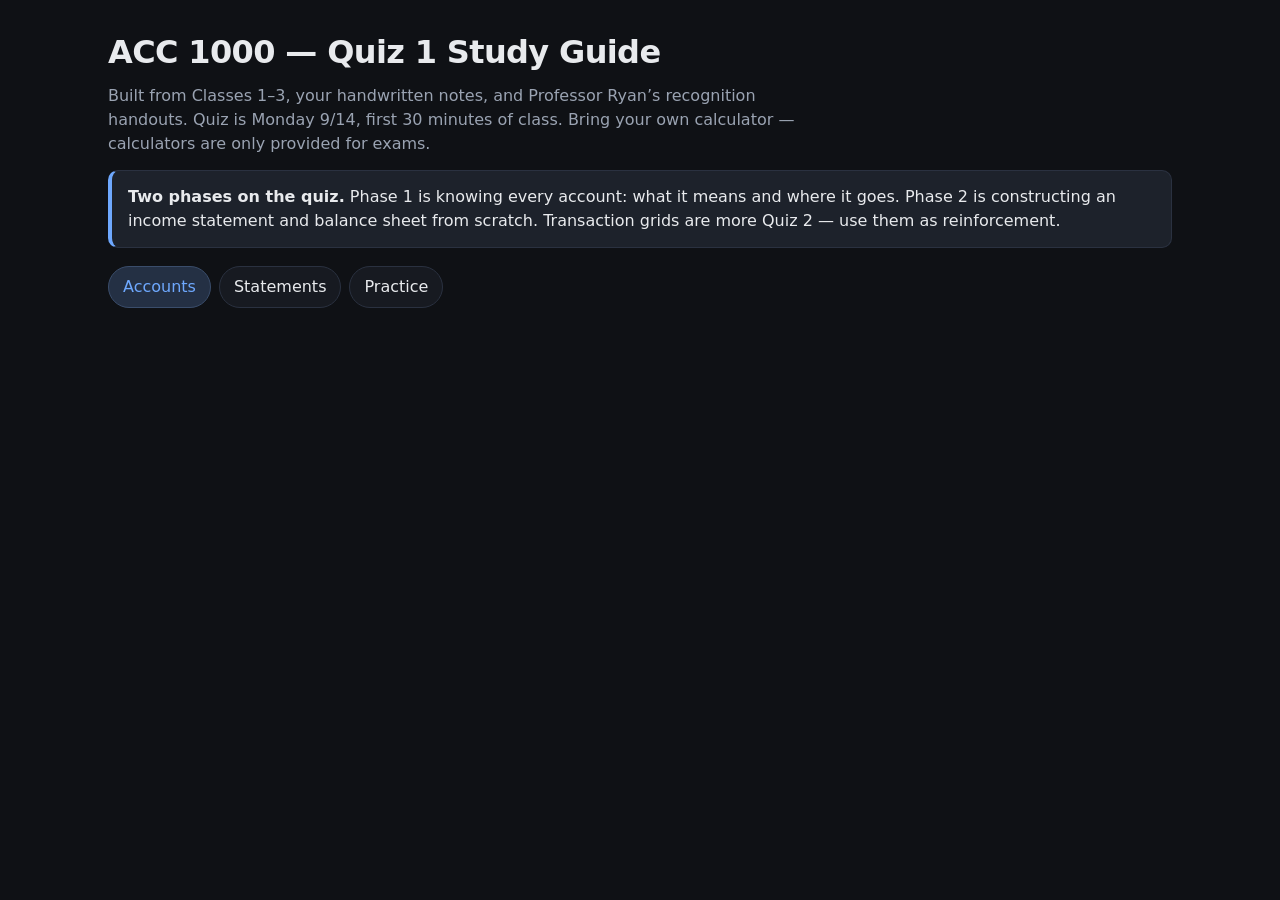
==== index.html @ 578d5233 "Add ACC 1000 Quiz 1 study guide site Static study guide with account recognition trees, statement te" ====
<!DOCTYPE html>
<html lang="en">
<head>
  <meta charset="UTF-8" />
  <meta name="viewport" content="width=device-width, initial-scale=1" />
  <title>ACC 1000 — Quiz 1 Study Guide</title>
  <link rel="stylesheet" href="/styles.css" />
</head>
<body>
  <div class="wrap">
    <div class="hero">
      <h1>ACC 1000 — Quiz 1 Study Guide</h1>
      <p>
        Built from Classes 1–3, your handwritten notes, and Professor Ryan’s
        recognition handouts. Quiz is Monday 9/14, first 30 minutes of class.
        Bring your own calculator — calculators are only provided for exams.
      </p>
    </div>
    <div class="callout">
      <strong>Two phases on the quiz.</strong>
      Phase 1 is knowing every account: what it means and where it goes.
      Phase 2 is constructing an income statement and balance sheet from scratch.
      Transaction grids are more Quiz 2 — use them as reinforcement.
    </div>
    <div class="tabs">
      <button class="tab active" data-tab="accounts">Accounts</button>
      <button class="tab" data-tab="statements">Statements</button>
      <button class="tab" data-tab="practice">Practice</button>
    </div>
    <section id="accounts" class="panel active"></section>
    <section id="statements" class="panel"></section>
    <section id="practice" class="panel"></section>
  </div>
  <script src="/content.js"></script>
  <script src="/app.js"></script>
</body>
</html>
---- styles.css ----
:root {
      --bg: #0f1115;
      --panel: #171a21;
      --panel-2: #1d222b;
      --border: #2a3140;
      --text: #e8eaed;
      --muted: #9aa3b2;
      --accent: #6ea8fe;
      --good: #3dd68c;
      --warn: #f5c84c;
      --danger: #ff7b72;
    }
    * { box-sizing: border-box; }
    body {
      margin: 0;
      font-family: Inter, ui-sans-serif, system-ui, -apple-system, Segoe UI, Roboto, Helvetica, Arial, sans-serif;
      background: var(--bg);
      color: var(--text);
      line-height: 1.5;
    }
    .wrap { max-width: 1100px; margin: 0 auto; padding: 28px 18px 64px; }
    h1 { font-size: 2rem; margin: 0 0 8px; letter-spacing: -0.02em; }
    h2 { font-size: 1.35rem; margin: 0 0 10px; }
    h3 { font-size: 1.05rem; margin: 0 0 8px; }
    p { margin: 0 0 10px; color: var(--muted); }
    .hero p { max-width: 70ch; }
    .tabs { display: flex; gap: 8px; flex-wrap: wrap; margin: 18px 0 22px; }
    .tab {
      border: 1px solid var(--border);
      background: var(--panel);
      color: var(--text);
      border-radius: 999px;
      padding: 8px 14px;
      cursor: pointer;
      font: inherit;
    }
    .tab.active { background: #243044; border-color: #3a4d6b; color: var(--accent); }
    .panel { display: none; }
    .panel.active { display: block; }
    .grid { display: grid; gap: 14px; }
    .grid-2 { grid-template-columns: repeat(2, minmax(0, 1fr)); }
    .grid-3 { grid-template-columns: repeat(3, minmax(0, 1fr)); }
    @media (max-width: 860px) {
      .grid-2, .grid-3 { grid-template-columns: 1fr; }
    }
    .btn {
      border: 1px solid var(--border);
      background: #243044;
      color: var(--accent);
      border-radius: 8px;
      padding: 8px 12px;
      cursor: pointer;
      font: inherit;
    }
    .hidden { display: none !important; }
    .callout.warn { border-left-color: var(--warn); }
    .callout.good { border-left-color: var(--good); }
    .card table { border: none; background: transparent; }
    .card table td { border-bottom: 1px solid var(--border); padding: 6px 0; }
    .card ul { color: var(--muted); }
    .card {
      background: var(--panel);
      border: 1px solid var(--border);
      border-radius: 12px;
      padding: 16px;
    }
    .card h3 { margin-bottom: 10px; }
    .callout {
      border: 1px solid var(--border);
      border-left: 4px solid var(--accent);
      background: var(--panel-2);
      border-radius: 10px;
      padding: 14px 16px;
      margin: 14px 0;
    }
    .callout.warn { border-left-color: var(--warn); }
    .callout.good { border-left-color: var(--good); }
    .callout strong { color: var(--text); }
    .branch { margin: 4px 0; }
    .indent-1 { margin-left: 18px; }
    .indent-2 { margin-left: 36px; }
    .result { color: var(--accent); font-weight: 600; }
    table {
      width: 100%;
      border-collapse: collapse;
      background: var(--panel);
      border: 1px solid var(--border);
      border-radius: 12px;
      overflow: hidden;
      font-size: 0.95rem;
    }
    th, td {
      text-align: left;
      padding: 10px 12px;
      border-bottom: 1px solid var(--border);
      vertical-align: top;
    }
    th { background: var(--panel-2); color: var(--muted); font-weight: 600; }
    tr:last-child td { border-bottom: none; }
    .muted { color: var(--muted); }
    .formula {
      font-family: ui-monospace, SFMono-Regular, Menlo, Consolas, monospace;
      background: #12151c;
      border: 1px solid var(--border);
      border-radius: 8px;
      padding: 10px 12px;
      color: var(--text);
      margin: 8px 0;
    }
    .stack { display: grid; gap: 14px; }
    .btn {
      border: 1px solid var(--border);
      background: #243044;
      color: var(--accent);
      border-radius: 8px;
      padding: 8px 12px;
      cursor: pointer;
      font: inherit;
    }
    .hidden { display: none; }
    .section { margin: 22px 0; }
    .tiny { font-size: 0.88rem; color: var(--muted); }
    ul { margin: 6px 0 0 18px; color: var(--muted); }
    li { margin: 4px 0; }
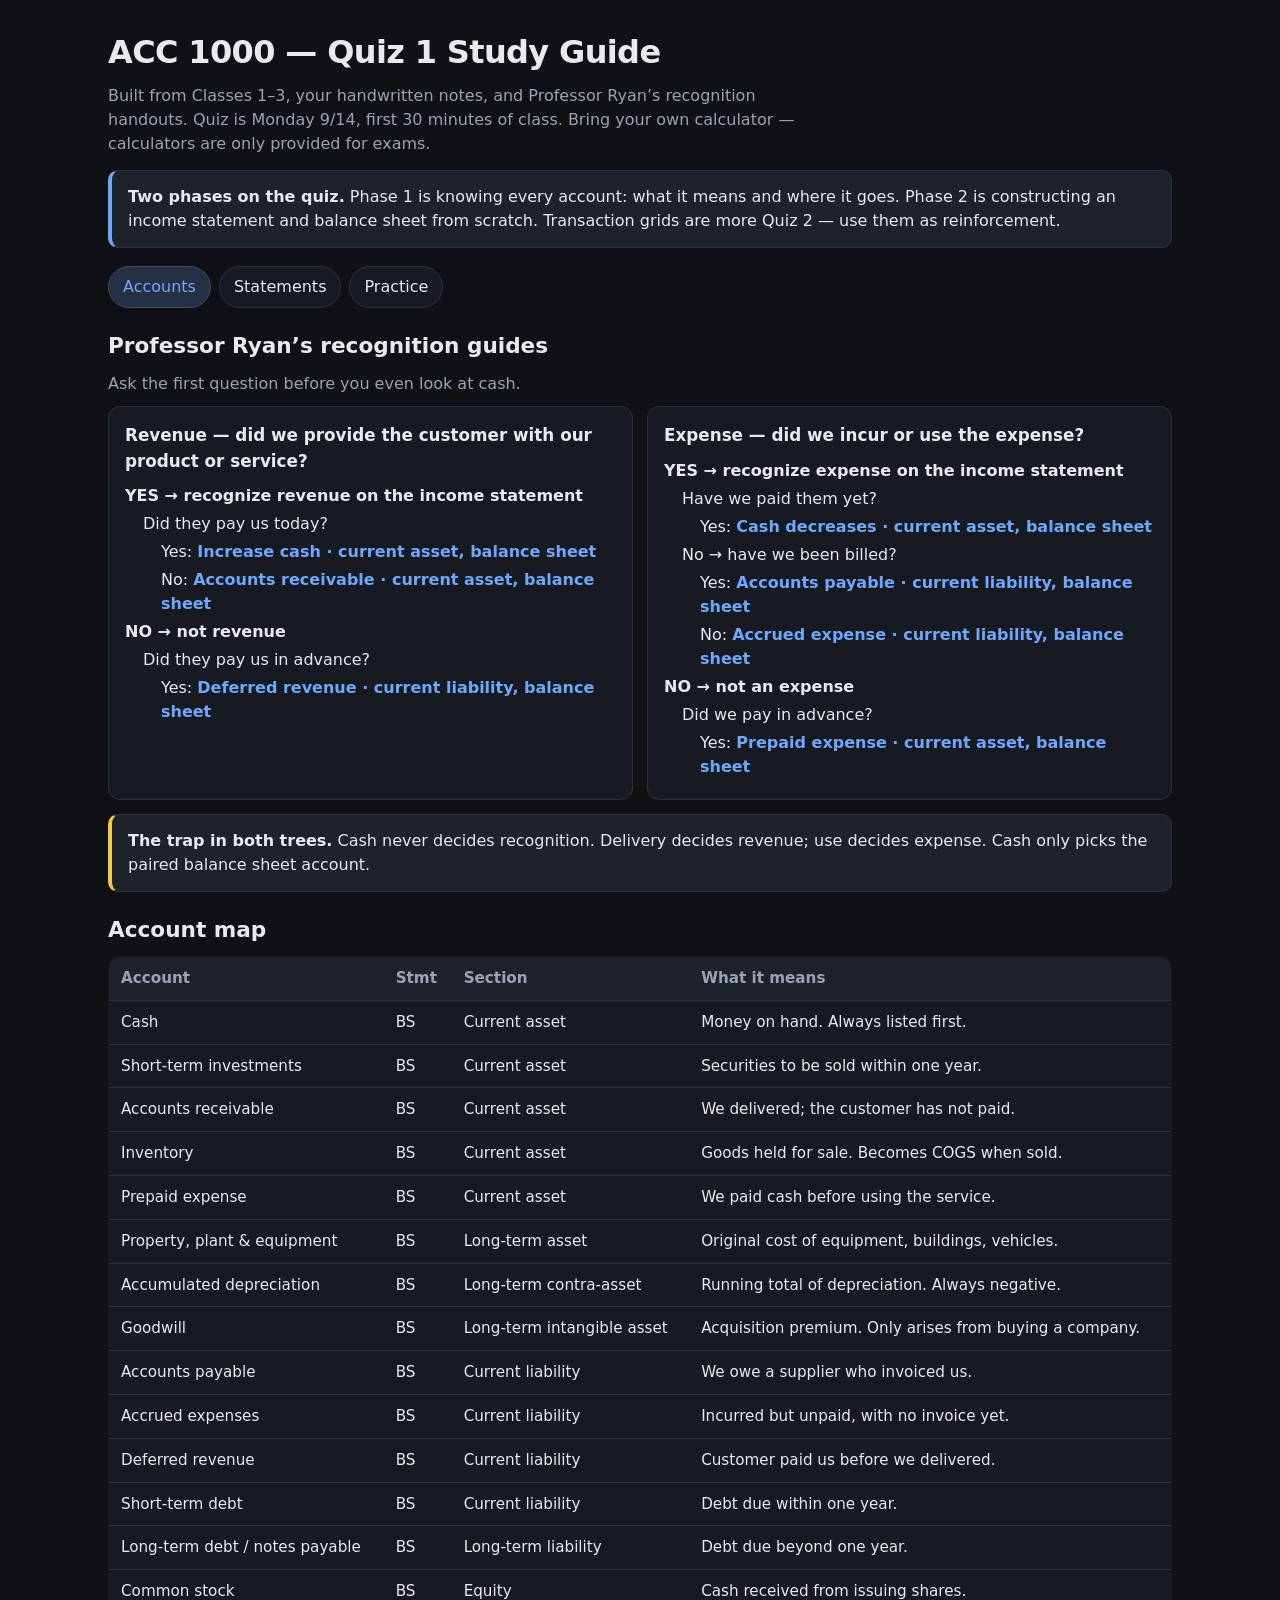
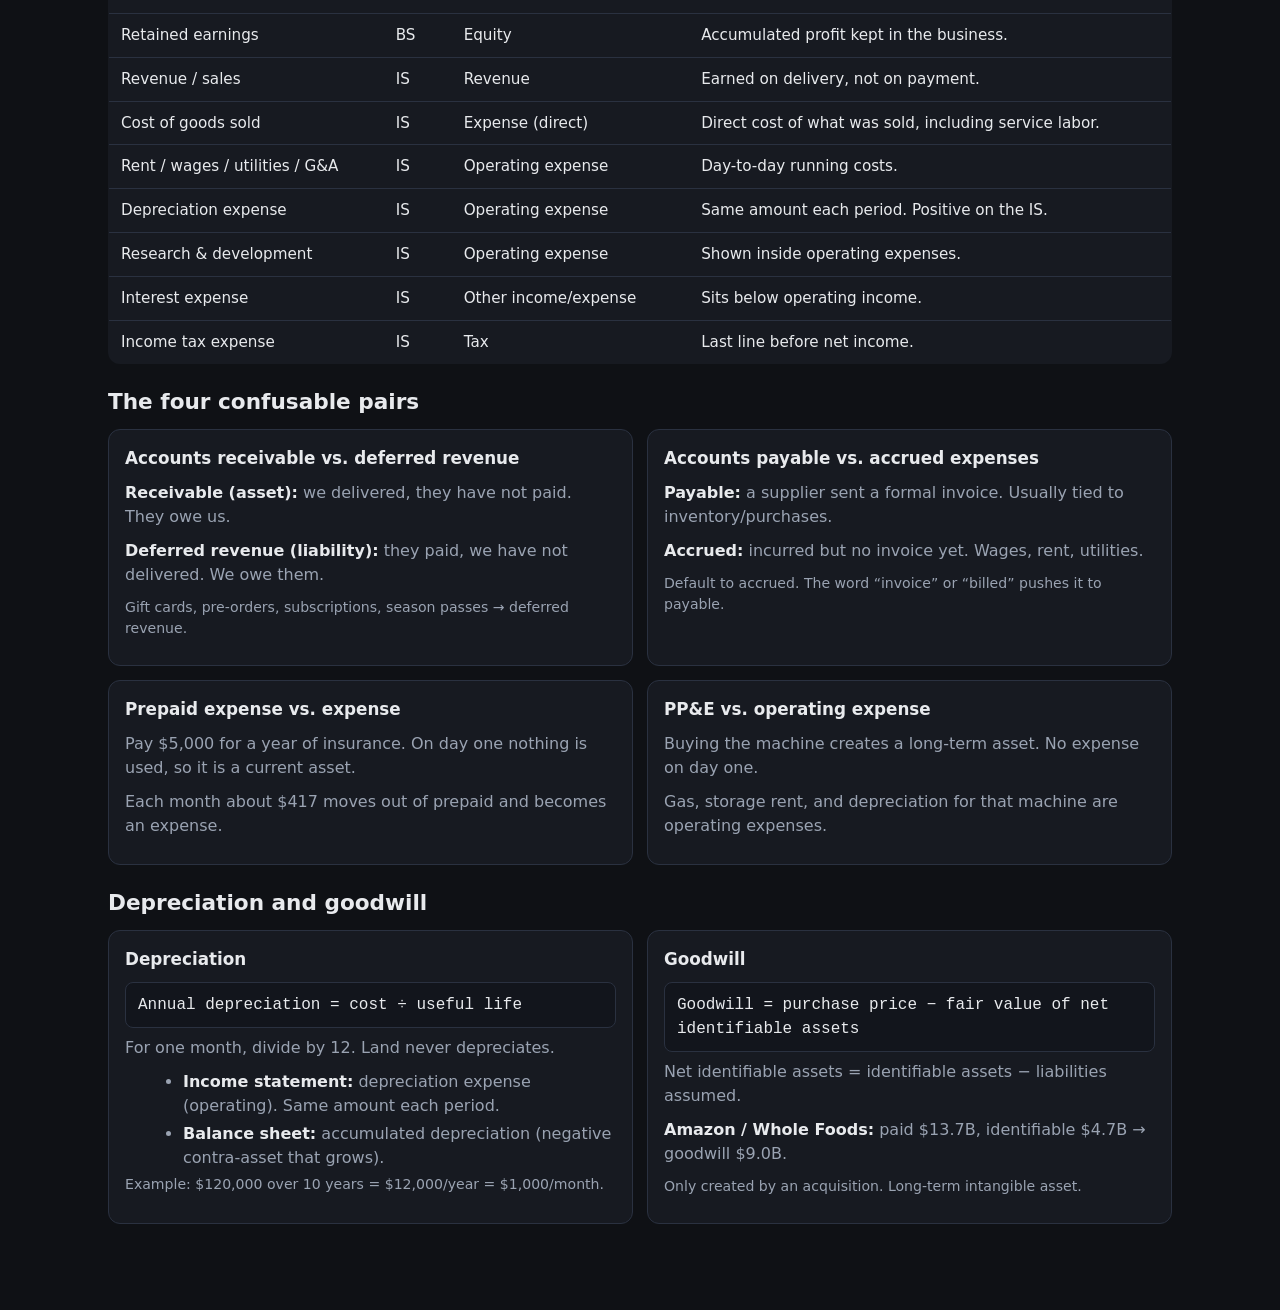
==== commit a105e9b2: "Deploy single-page quiz study guide loader Gzip-split static site for Vercel production at accquiz1." ====
--- a/index.html
+++ b/index.html
@@ -1,37 +1,11 @@
 <!DOCTYPE html>
-<html lang="en">
-<head>
-  <meta charset="UTF-8" />
-  <meta name="viewport" content="width=device-width, initial-scale=1" />
-  <title>ACC 1000 — Quiz 1 Study Guide</title>
-  <link rel="stylesheet" href="/styles.css" />
-</head>
-<body>
-  <div class="wrap">
-    <div class="hero">
-      <h1>ACC 1000 — Quiz 1 Study Guide</h1>
-      <p>
-        Built from Classes 1–3, your handwritten notes, and Professor Ryan’s
-        recognition handouts. Quiz is Monday 9/14, first 30 minutes of class.
-        Bring your own calculator — calculators are only provided for exams.
-      </p>
-    </div>
-    <div class="callout">
-      <strong>Two phases on the quiz.</strong>
-      Phase 1 is knowing every account: what it means and where it goes.
-      Phase 2 is constructing an income statement and balance sheet from scratch.
-      Transaction grids are more Quiz 2 — use them as reinforcement.
-    </div>
-    <div class="tabs">
-      <button class="tab active" data-tab="accounts">Accounts</button>
-      <button class="tab" data-tab="statements">Statements</button>
-      <button class="tab" data-tab="practice">Practice</button>
-    </div>
-    <section id="accounts" class="panel active"></section>
-    <section id="statements" class="panel"></section>
-    <section id="practice" class="panel"></section>
-  </div>
-  <script src="/content.js"></script>
-  <script src="/app.js"></script>
-</body>
-</html>
+<html lang="en"><head><meta charset="UTF-8"/><meta name="viewport" content="width=device-width,initial-scale=1"/><title>ACC 1000 Quiz 1</title></head>
+<body><p style="font-family:system-ui;padding:24px;color:#666">Loading study guide…</p>
+<script>
+(async()=>{
+  const [a,b]=await Promise.all([fetch('/p1.txt'),fetch('/p2.txt')].map(p=>p.then(r=>r.text())));
+  const bin=Uint8Array.from(atob((a+b).trim()),c=>c.charCodeAt(0));
+  const html=await new Response(new Blob([bin]).stream().pipeThrough(new DecompressionStream('gzip'))).text();
+  document.open();document.write(html);document.close();
+})().catch(e=>{document.body.innerHTML='<pre style="padding:24px;font-family:system-ui">Failed to load: '+e+'</pre>';});
+</script></body></html>
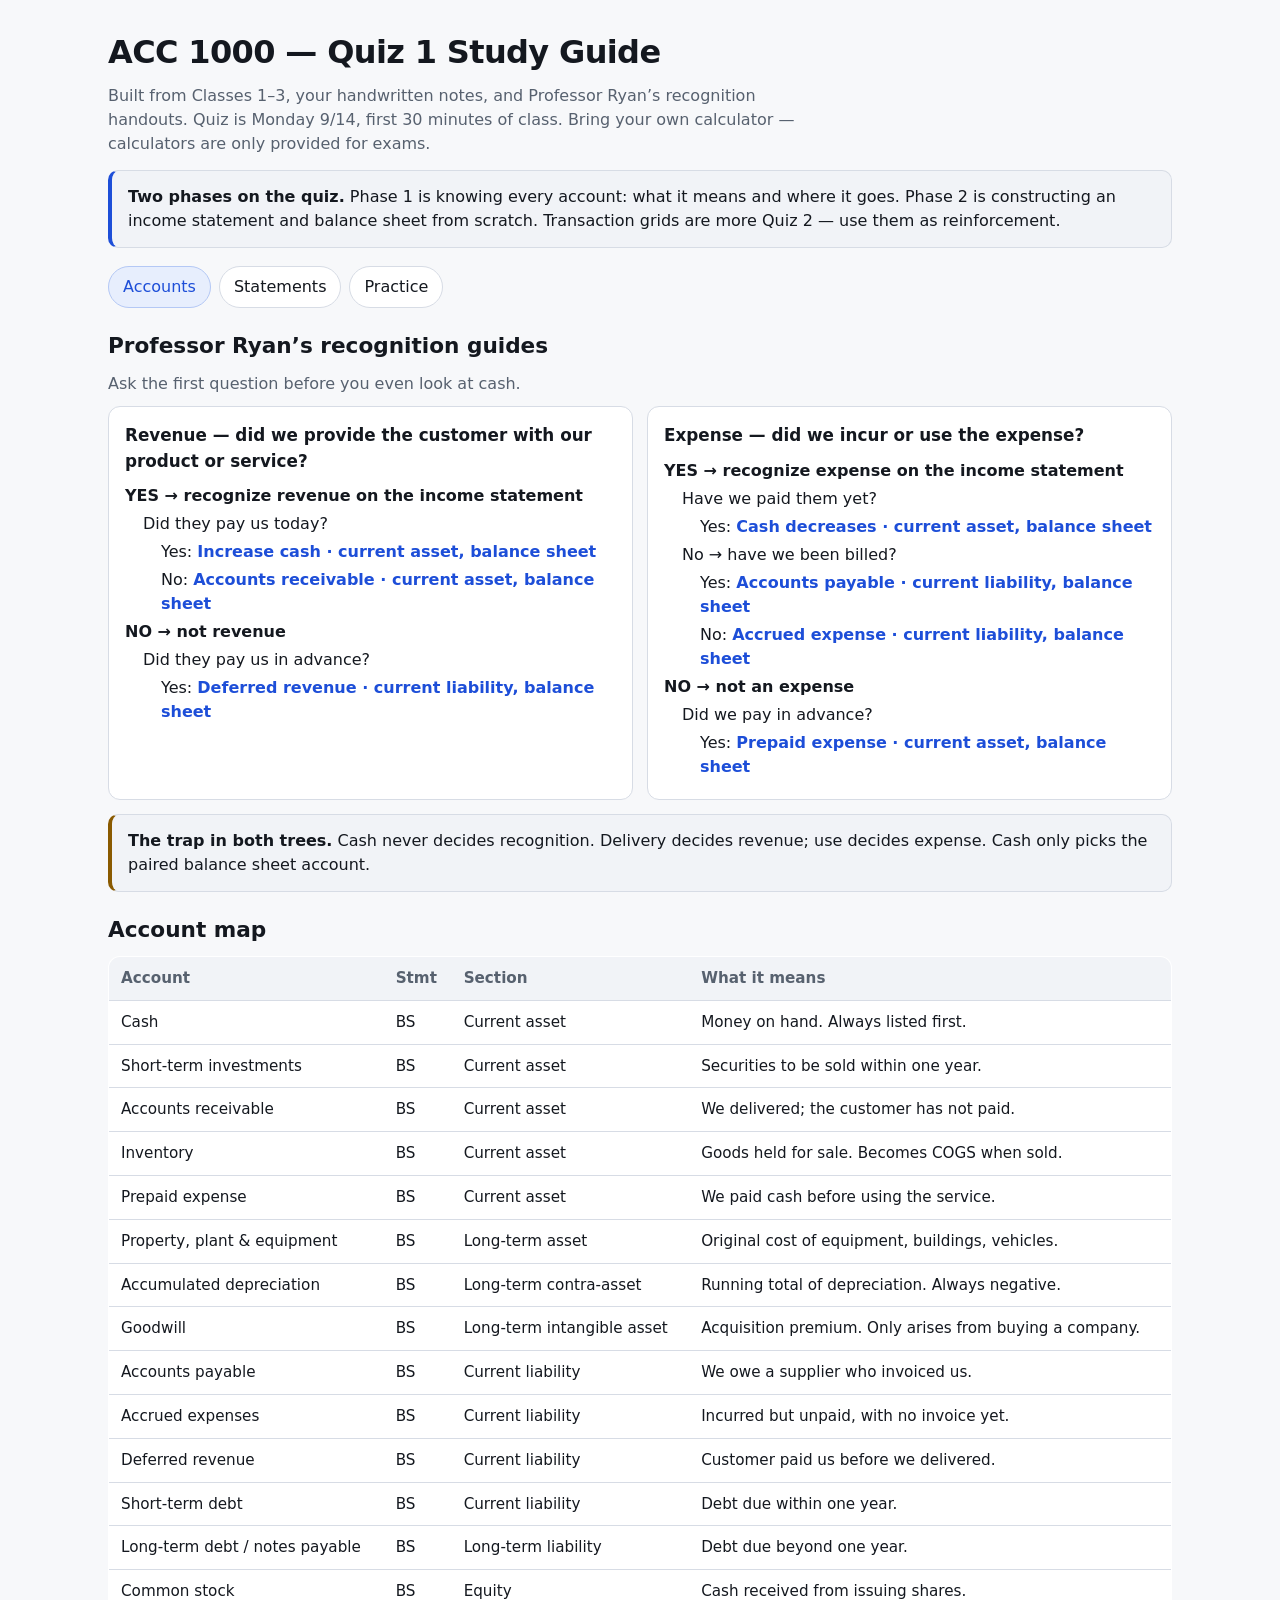
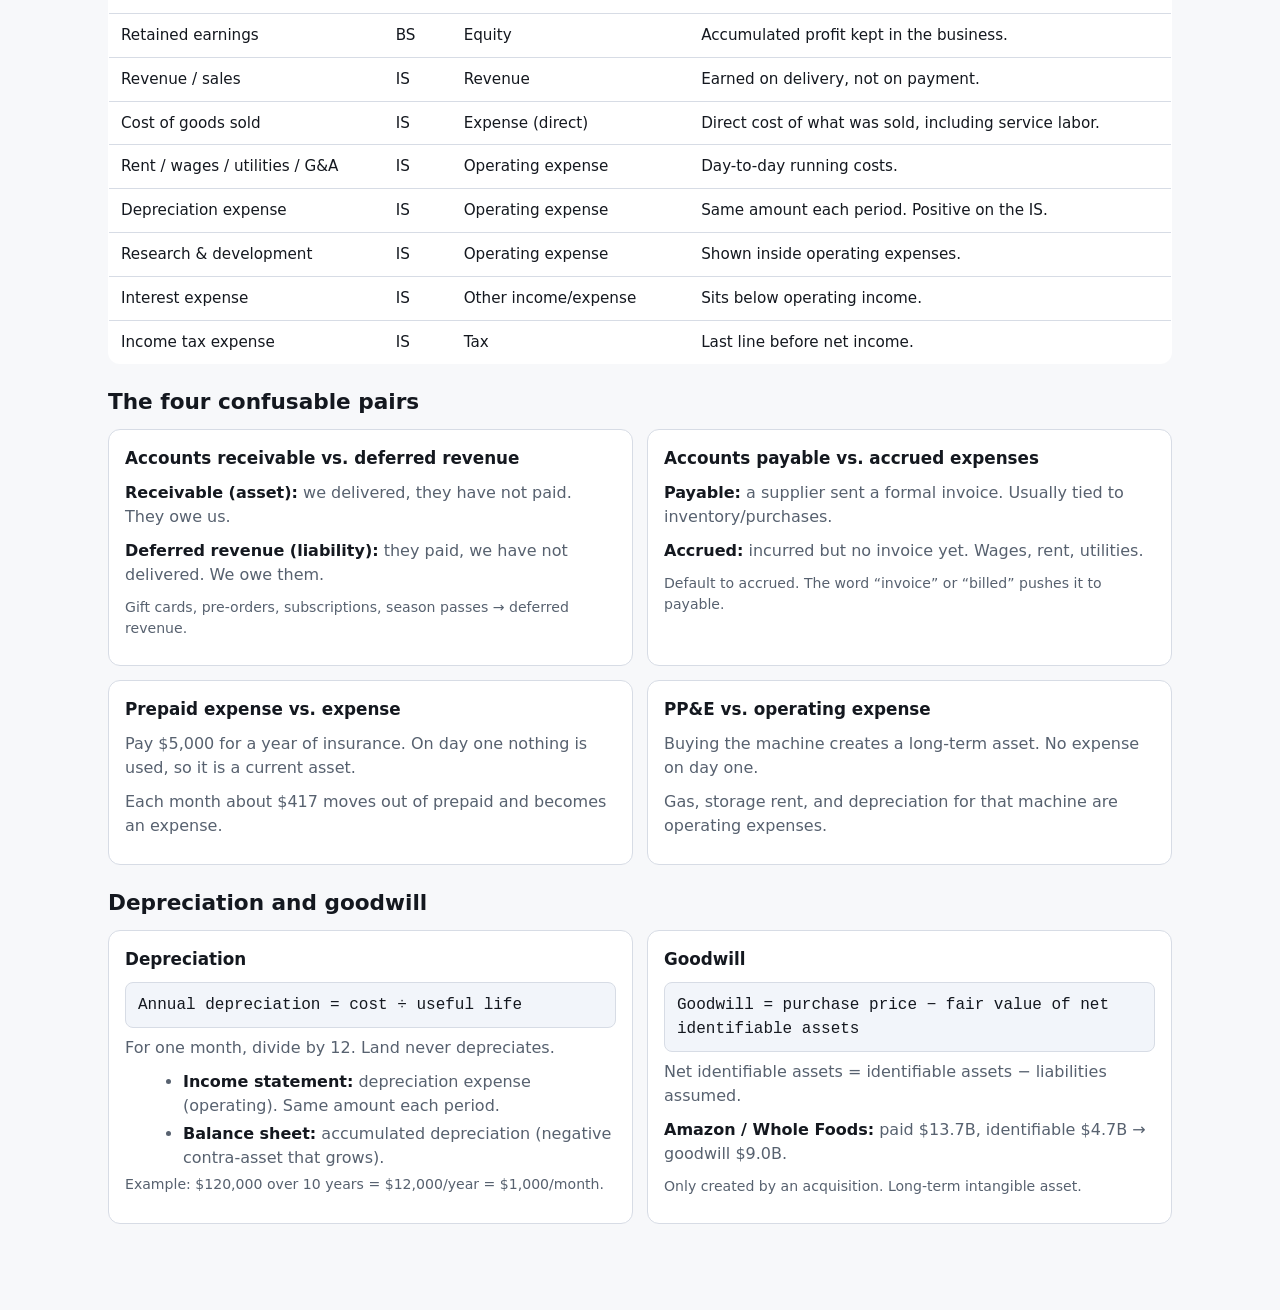
==== commit 96f278e5: "Switch study guide to light mode palette" ====
--- a/index.html
+++ b/index.html
@@ -1,11 +1,440 @@
 <!DOCTYPE html>
-<html lang="en"><head><meta charset="UTF-8"/><meta name="viewport" content="width=device-width,initial-scale=1"/><title>ACC 1000 Quiz 1</title></head>
-<body><p style="font-family:system-ui;padding:24px;color:#666">Loading study guide…</p>
+<html lang="en">
+<head>
+<meta charset="UTF-8"/>
+<meta name="viewport" content="width=device-width, initial-scale=1"/>
+<title>ACC 1000 — Quiz 1 Study Guide</title>
+<style>:root { color-scheme: light; --bg: #f7f8fa; --panel: #ffffff; --panel-2: #f1f3f7; --border: #d7dce5; --text: #14181f; --muted: #57616f; --accent: #1d4ed8; --good: #0f7b52; --warn: #8a5a00; --danger: #c0362c; } * { box-sizing: border-box; } body { margin: 0; font-family: Inter, ui-sans-serif, system-ui, -apple-system, Segoe UI, Roboto, Helvetica, Arial, sans-serif; background: var(--bg); color: var(--text); line-height: 1.5; } .wrap { max-width: 1100px; margin: 0 auto; padding: 28px 18px 64px; } h1 { font-size: 2rem; margin: 0 0 8px; letter-spacing: -0.02em; } h2 { font-size: 1.35rem; margin: 0 0 10px; } h3 { font-size: 1.05rem; margin: 0 0 8px; } p { margin: 0 0 10px; color: var(--muted); } .hero p { max-width: 70ch; } .tabs { display: flex; gap: 8px; flex-wrap: wrap; margin: 18px 0 22px; } .tab { border: 1px solid var(--border); background: var(--panel); color: var(--text); border-radius: 999px; padding: 8px 14px; cursor: pointer; font: inherit; } .tab.active { background: #e7eefd; border-color: #b4c8f5; color: var(--accent); } .panel { display: none; } .panel.active { display: block; } .grid { display: grid; gap: 14px; } .grid-2 { grid-template-columns: repeat(2, minmax(0, 1fr)); } .grid-3 { grid-template-columns: repeat(3, minmax(0, 1fr)); } @media (max-width: 860px) { .grid-2, .grid-3 { grid-template-columns: 1fr; } } .btn { border: 1px solid var(--border); background: #e7eefd; color: var(--accent); border-radius: 8px; padding: 8px 12px; cursor: pointer; font: inherit; } .hidden { display: none !important; } .callout.warn { border-left-color: var(--warn); } .callout.good { border-left-color: var(--good); } .card table { border: none; background: transparent; } .card table td { border-bottom: 1px solid var(--border); padding: 6px 0; } .card ul { color: var(--muted); } .card { background: var(--panel); border: 1px solid var(--border); border-radius: 12px; padding: 16px; } .card h3 { margin-bottom: 10px; } .callout { border: 1px solid var(--border); border-left: 4px solid var(--accent); background: var(--panel-2); border-radius: 10px; padding: 14px 16px; margin: 14px 0; } .callout.warn { border-left-color: var(--warn); } .callout.good { border-left-color: var(--good); } .callout strong { color: var(--text); } .branch { margin: 4px 0; } .indent-1 { margin-left: 18px; } .indent-2 { margin-left: 36px; } .result { color: var(--accent); font-weight: 600; } table { width: 100%; border-collapse: collapse; background: var(--panel); border: 1px solid var(--border); border-radius: 12px; overflow: hidden; font-size: 0.95rem; } th, td { text-align: left; padding: 10px 12px; border-bottom: 1px solid var(--border); vertical-align: top; } th { background: var(--panel-2); color: var(--muted); font-weight: 600; } tr:last-child td { border-bottom: none; } .muted { color: var(--muted); } .formula { font-family: ui-monospace, SFMono-Regular, Menlo, Consolas, monospace; background: #f2f5fa; border: 1px solid var(--border); border-radius: 8px; padding: 10px 12px; color: var(--text); margin: 8px 0; } .stack { display: grid; gap: 14px; } .btn { border: 1px solid var(--border); background: #e7eefd; color: var(--accent); border-radius: 8px; padding: 8px 12px; cursor: pointer; font: inherit; } .hidden { display: none; } .section { margin: 22px 0; } .tiny { font-size: 0.88rem; color: var(--muted); } ul { margin: 6px 0 0 18px; color: var(--muted); } li { margin: 4px 0; }</style>
+</head>
+<body>
+<div class="wrap">
+<div class="hero">
+<h1>ACC 1000 — Quiz 1 Study Guide</h1>
+<p>Built from Classes 1–3, your handwritten notes, and Professor Ryan’s recognition handouts. Quiz is Monday 9/14, first 30 minutes of class. Bring your own calculator — calculators are only provided for exams.</p>
+</div>
+<div class="callout"><strong>Two phases on the quiz.</strong> Phase 1 is knowing every account: what it means and where it goes. Phase 2 is constructing an income statement and balance sheet from scratch. Transaction grids are more Quiz 2 — use them as reinforcement.</div>
+<div class="tabs">
+<button class="tab active" data-tab="accounts">Accounts</button>
+<button class="tab" data-tab="statements">Statements</button>
+<button class="tab" data-tab="practice">Practice</button>
+</div>
+<section id="accounts" class="panel active"><div class="section">
+<h2>Professor Ryan’s recognition guides</h2>
+<p>Ask the first question before you even look at cash.</p>
+<div class="grid grid-2">
+<div class="card">
+<h3>Revenue — did we provide the customer with our product or service?</h3>
+<div class="branch"><strong>YES → recognize revenue on the income statement</strong></div>
+<div class="branch indent-1">Did they pay us today?</div>
+<div class="branch indent-2">Yes: <span class="result">Increase cash · current asset, balance sheet</span></div>
+<div class="branch indent-2">No: <span class="result">Accounts receivable · current asset, balance sheet</span></div>
+<div class="branch"><strong>NO → not revenue</strong></div>
+<div class="branch indent-1">Did they pay us in advance?</div>
+<div class="branch indent-2">Yes: <span class="result">Deferred revenue · current liability, balance sheet</span></div>
+</div>
+<div class="card">
+<h3>Expense — did we incur or use the expense?</h3>
+<div class="branch"><strong>YES → recognize expense on the income statement</strong></div>
+<div class="branch indent-1">Have we paid them yet?</div>
+<div class="branch indent-2">Yes: <span class="result">Cash decreases · current asset, balance sheet</span></div>
+<div class="branch indent-1">No → have we been billed?</div>
+<div class="branch indent-2">Yes: <span class="result">Accounts payable · current liability, balance sheet</span></div>
+<div class="branch indent-2">No: <span class="result">Accrued expense · current liability, balance sheet</span></div>
+<div class="branch"><strong>NO → not an expense</strong></div>
+<div class="branch indent-1">Did we pay in advance?</div>
+<div class="branch indent-2">Yes: <span class="result">Prepaid expense · current asset, balance sheet</span></div>
+</div>
+</div>
+<div class="callout warn">
+<strong>The trap in both trees.</strong>
+Cash never decides recognition. Delivery decides revenue; use decides expense.
+Cash only picks the paired balance sheet account.
+</div>
+</div>
+
+<div class="section">
+<h2>Account map</h2>
+<table>
+<thead>
+<tr><th>Account</th><th>Stmt</th><th>Section</th><th>What it means</th></tr>
+</thead>
+<tbody>
+<tr><td>Cash</td><td>BS</td><td>Current asset</td><td>Money on hand. Always listed first.</td></tr>
+<tr><td>Short-term investments</td><td>BS</td><td>Current asset</td><td>Securities to be sold within one year.</td></tr>
+<tr><td>Accounts receivable</td><td>BS</td><td>Current asset</td><td>We delivered; the customer has not paid.</td></tr>
+<tr><td>Inventory</td><td>BS</td><td>Current asset</td><td>Goods held for sale. Becomes COGS when sold.</td></tr>
+<tr><td>Prepaid expense</td><td>BS</td><td>Current asset</td><td>We paid cash before using the service.</td></tr>
+<tr><td>Property, plant &amp; equipment</td><td>BS</td><td>Long-term asset</td><td>Original cost of equipment, buildings, vehicles.</td></tr>
+<tr><td>Accumulated depreciation</td><td>BS</td><td>Long-term contra-asset</td><td>Running total of depreciation. Always negative.</td></tr>
+<tr><td>Goodwill</td><td>BS</td><td>Long-term intangible asset</td><td>Acquisition premium. Only arises from buying a company.</td></tr>
+<tr><td>Accounts payable</td><td>BS</td><td>Current liability</td><td>We owe a supplier who invoiced us.</td></tr>
+<tr><td>Accrued expenses</td><td>BS</td><td>Current liability</td><td>Incurred but unpaid, with no invoice yet.</td></tr>
+<tr><td>Deferred revenue</td><td>BS</td><td>Current liability</td><td>Customer paid us before we delivered.</td></tr>
+<tr><td>Short-term debt</td><td>BS</td><td>Current liability</td><td>Debt due within one year.</td></tr>
+<tr><td>Long-term debt / notes payable</td><td>BS</td><td>Long-term liability</td><td>Debt due beyond one year.</td></tr>
+<tr><td>Common stock</td><td>BS</td><td>Equity</td><td>Cash received from issuing shares.</td></tr>
+<tr><td>Retained earnings</td><td>BS</td><td>Equity</td><td>Accumulated profit kept in the business.</td></tr>
+<tr><td>Revenue / sales</td><td>IS</td><td>Revenue</td><td>Earned on delivery, not on payment.</td></tr>
+<tr><td>Cost of goods sold</td><td>IS</td><td>Expense (direct)</td><td>Direct cost of what was sold, including service labor.</td></tr>
+<tr><td>Rent / wages / utilities / G&amp;A</td><td>IS</td><td>Operating expense</td><td>Day-to-day running costs.</td></tr>
+<tr><td>Depreciation expense</td><td>IS</td><td>Operating expense</td><td>Same amount each period. Positive on the IS.</td></tr>
+<tr><td>Research &amp; development</td><td>IS</td><td>Operating expense</td><td>Shown inside operating expenses.</td></tr>
+<tr><td>Interest expense</td><td>IS</td><td>Other income/expense</td><td>Sits below operating income.</td></tr>
+<tr><td>Income tax expense</td><td>IS</td><td>Tax</td><td>Last line before net income.</td></tr>
+</tbody>
+</table>
+</div>
+
+<div class="section">
+<h2>The four confusable pairs</h2>
+<div class="grid grid-2">
+<div class="card">
+<h3>Accounts receivable vs. deferred revenue</h3>
+<p><strong style="color:var(--text)">Receivable (asset):</strong> we delivered, they have not paid. They owe us.</p>
+<p><strong style="color:var(--text)">Deferred revenue (liability):</strong> they paid, we have not delivered. We owe them.</p>
+<p class="tiny">Gift cards, pre-orders, subscriptions, season passes → deferred revenue.</p>
+</div>
+<div class="card">
+<h3>Accounts payable vs. accrued expenses</h3>
+<p><strong style="color:var(--text)">Payable:</strong> a supplier sent a formal invoice. Usually tied to inventory/purchases.</p>
+<p><strong style="color:var(--text)">Accrued:</strong> incurred but no invoice yet. Wages, rent, utilities.</p>
+<p class="tiny">Default to accrued. The word “invoice” or “billed” pushes it to payable.</p>
+</div>
+<div class="card">
+<h3>Prepaid expense vs. expense</h3>
+<p>Pay $5,000 for a year of insurance. On day one nothing is used, so it is a current asset.</p>
+<p>Each month about $417 moves out of prepaid and becomes an expense.</p>
+</div>
+<div class="card">
+<h3>PP&amp;E vs. operating expense</h3>
+<p>Buying the machine creates a long-term asset. No expense on day one.</p>
+<p>Gas, storage rent, and depreciation for that machine are operating expenses.</p>
+</div>
+</div>
+</div>
+
+<div class="section">
+<h2>Depreciation and goodwill</h2>
+<div class="grid grid-2">
+<div class="card">
+<h3>Depreciation</h3>
+<div class="formula">Annual depreciation = cost ÷ useful life</div>
+<p>For one month, divide by 12. Land never depreciates.</p>
+<ul>
+<li><strong style="color:var(--text)">Income statement:</strong> depreciation expense (operating). Same amount each period.</li>
+<li><strong style="color:var(--text)">Balance sheet:</strong> accumulated depreciation (negative contra-asset that grows).</li>
+</ul>
+<p class="tiny">Example: $120,000 over 10 years = $12,000/year = $1,000/month.</p>
+</div>
+<div class="card">
+<h3>Goodwill</h3>
+<div class="formula">Goodwill = purchase price − fair value of net identifiable assets</div>
+<p>Net identifiable assets = identifiable assets − liabilities assumed.</p>
+<p><strong style="color:var(--text)">Amazon / Whole Foods:</strong> paid $13.7B, identifiable $4.7B → goodwill $9.0B.</p>
+<p class="tiny">Only created by an acquisition. Long-term intangible asset.</p>
+</div>
+</div>
+</div></section>
+<section id="statements" class="panel"><div class="section">
+<h2>Financial statement connection map</h2>
+<p>From Professor Ryan’s handout. The balance sheet stays; the other statements explain one period.</p>
+<div class="grid grid-3">
+<div class="card">
+<h3>1. Balance sheet</h3>
+<p class="tiny">Same foundation period after period. Compare years and find the change.</p>
+<p><strong style="color:var(--text)">Assets (own):</strong> cash, AR, inventory</p>
+<p><strong style="color:var(--text)">Liabilities (owe):</strong> AP, accrued expenses</p>
+<p><strong style="color:var(--text)">Equity (own − owe):</strong> common stock, retained earnings</p>
+<p class="tiny">Cash is explained by the cash flow statement. Ending RE comes from the income statement.</p>
+</div>
+<div class="card">
+<h3>2. Statement of cash flows</h3>
+<p class="tiny">Explains all cash activity for that specific period.</p>
+<ul>
+<li>Operating flows</li>
+<li>Investing flows</li>
+<li>Financing flows</li>
+</ul>
+<p class="tiny">Not on Quiz 1. She pinned this until about Class 11.</p>
+</div>
+<div class="card">
+<h3>3. Income statement</h3>
+<p class="tiny">Specific-period profit. Wipes clean after the period.</p>
+<div class="formula">Revenue − Expenses = Net income</div>
+<p class="tiny"><strong style="color:var(--text)">Retained earnings bridge:</strong></p>
+<div class="formula">Beg RE + Net income − Dividends = End RE</div>
+<p class="tiny" style="color:var(--accent)">Ending RE is the number that lands on the balance sheet.</p>
+</div>
+</div>
+</div>
+
+<div class="section">
+<h2>Four formulas</h2>
+<div class="grid grid-2">
+<div class="card">
+<h3>Accounting equation</h3>
+<div class="formula">Assets = Liabilities + Equity</div>
+<p class="tiny">Also: Assets − Liabilities = Equity</p>
+</div>
+<div class="card">
+<h3>Retained earnings</h3>
+<div class="formula">Beg RE + Net income − Dividends = End RE</div>
+<p class="tiny">This is the bridge from the income statement to the balance sheet.</p>
+</div>
+<div class="card">
+<h3>Timing</h3>
+<div class="formula">Balance sheet layers · Income statement resets</div>
+<p class="tiny">BS is a running total. IS is wiped clean each period.</p>
+</div>
+<div class="card">
+<h3>What changes retained earnings</h3>
+<div class="formula">Revenue ↑ · Expenses ↓ · Dividends ↓</div>
+<p class="tiny">Dividends reduce RE but never appear on the income statement.</p>
+</div>
+</div>
+</div>
+
+<div class="section">
+<h2>Templates to reproduce exactly</h2>
+<div class="grid grid-2">
+<div class="card">
+<h3>Income statement — four blocks</h3>
+<div class="formula">
+Revenue<br />
+− Cost of goods sold<br />
+= Gross profit<br />
+− Operating expenses<br />
+= Operating income (EBIT)<br />
+− Interest / other<br />
+= Income before taxes<br />
+− Income tax expense<br />
+= Net income
+</div>
+<p class="tiny">Write every figure as a positive number. Only genuine other income is treated as a negative expense.</p>
+</div>
+<div class="card">
+<h3>Balance sheet — six required subtotals</h3>
+<div class="formula">
+Cash → investments → receivables → inventory → prepaid<br />
+1. Total current assets<br />
+PP&amp;E − accum. dep. + goodwill<br />
+2. Total assets<br /><br />
+AP → accrued → deferred rev → ST debt<br />
+3. Total current liabilities<br />
++ LT debt<br />
+4. Total liabilities<br />
+Common stock + retained earnings<br />
+5. Total equity<br />
+6. Total liabilities and equity
+</div>
+</div>
+</div>
+<div class="callout good">
+<strong>Order under time pressure.</strong>
+Label every account first → build the income statement → carry net income into RE →
+build the balance sheet → check that it balances. You cannot finish the BS without NI.
+</div>
+</div>
+
+<div class="section">
+<h2>Worked example — Redwood Company</h2>
+<p>Full year. Beginning retained earnings $28,000. Dividends paid $3,000.</p>
+<div class="grid grid-2">
+<div class="card">
+<h3>Income statement</h3>
+<table>
+<tbody>
+<tr><td>Revenue</td><td style="text-align:right">$120,000</td></tr>
+<tr><td>Cost of goods sold</td><td style="text-align:right">(48,000)</td></tr>
+<tr><td><strong>Gross profit</strong></td><td style="text-align:right"><strong>$72,000</strong></td></tr>
+<tr><td>Rent expense</td><td style="text-align:right">(12,000)</td></tr>
+<tr><td>Wages expense</td><td style="text-align:right">(20,000)</td></tr>
+<tr><td><strong>Operating income</strong></td><td style="text-align:right"><strong>$40,000</strong></td></tr>
+<tr><td>Interest expense</td><td style="text-align:right">(4,000)</td></tr>
+<tr><td>Income before taxes</td><td style="text-align:right">$36,000</td></tr>
+<tr><td>Income tax expense</td><td style="text-align:right">(6,000)</td></tr>
+<tr><td><strong>Net income</strong></td><td style="text-align:right"><strong>$30,000</strong></td></tr>
+</tbody>
+</table>
+</div>
+<div class="card">
+<h3>Balance sheet</h3>
+<table>
+<tbody>
+<tr><td>Cash</td><td style="text-align:right">$35,000</td></tr>
+<tr><td>Accounts receivable</td><td style="text-align:right">22,000</td></tr>
+<tr><td>Inventory</td><td style="text-align:right">18,000</td></tr>
+<tr><td><strong>Total current assets</strong></td><td style="text-align:right"><strong>$75,000</strong></td></tr>
+<tr><td>Equipment</td><td style="text-align:right">80,000</td></tr>
+<tr><td>Less: accumulated depreciation</td><td style="text-align:right">(16,000)</td></tr>
+<tr><td><strong>Total assets</strong></td><td style="text-align:right"><strong>$139,000</strong></td></tr>
+<tr><td>Accounts payable</td><td style="text-align:right">$14,000</td></tr>
+<tr><td>Long-term debt</td><td style="text-align:right">50,000</td></tr>
+<tr><td><strong>Total liabilities</strong></td><td style="text-align:right"><strong>$64,000</strong></td></tr>
+<tr><td>Common stock</td><td style="text-align:right">20,000</td></tr>
+<tr><td>Retained earnings</td><td style="text-align:right">55,000</td></tr>
+<tr><td><strong>Total equity</strong></td><td style="text-align:right"><strong>$75,000</strong></td></tr>
+<tr><td><strong>Total L + E</strong></td><td style="text-align:right"><strong>$139,000</strong></td></tr>
+</tbody>
+</table>
+</div>
+</div>
+<div class="callout">
+<strong>RE check:</strong> $28,000 beginning + $30,000 NI − $3,000 dividends = $55,000 ending.
+Assets $139,000 = Liabilities + Equity $139,000.
+</div>
+</div></section>
+<section id="practice" class="panel"><div class="callout warn">
+<strong>Run this under quiz conditions.</strong>
+Thirty minutes, calculator beside you, notes closed. Then grade it and redo only what you missed.
+</div>
+
+<div class="section">
+<h2>Part 1 — name the account, statement, and section</h2>
+<table>
+<thead><tr><th>#</th><th>Prompt</th><th>Answer</th></tr></thead>
+<tbody id="part1-body"></tbody>
+</table>
+<p style="margin-top:12px"><button class="btn" id="toggle1">Reveal answers</button></p>
+</div>
+
+<div class="section">
+<h2>Part 2 — build both statements</h2>
+<p>Trial Company, full year. Beginning RE $10,000. Dividends $2,000.</p>
+<table>
+<thead><tr><th>Account</th><th style="text-align:right">Amount</th></tr></thead>
+<tbody>
+<tr><td>Cash</td><td style="text-align:right">$28,000</td></tr>
+<tr><td>Accounts receivable</td><td style="text-align:right">12,000</td></tr>
+<tr><td>Inventory</td><td style="text-align:right">10,000</td></tr>
+<tr><td>Prepaid rent</td><td style="text-align:right">3,000</td></tr>
+<tr><td>Equipment</td><td style="text-align:right">50,000</td></tr>
+<tr><td>Accumulated depreciation</td><td style="text-align:right">8,000</td></tr>
+<tr><td>Accounts payable</td><td style="text-align:right">11,000</td></tr>
+<tr><td>Accrued expenses</td><td style="text-align:right">4,000</td></tr>
+<tr><td>Long-term debt</td><td style="text-align:right">30,000</td></tr>
+<tr><td>Common stock</td><td style="text-align:right">25,000</td></tr>
+<tr><td>Revenue</td><td style="text-align:right">90,000</td></tr>
+<tr><td>Cost of goods sold</td><td style="text-align:right">35,000</td></tr>
+<tr><td>Rent expense</td><td style="text-align:right">10,000</td></tr>
+<tr><td>Wages expense</td><td style="text-align:right">16,000</td></tr>
+<tr><td>Depreciation expense</td><td style="text-align:right">5,000</td></tr>
+<tr><td>Interest expense</td><td style="text-align:right">3,000</td></tr>
+<tr><td>Income tax expense</td><td style="text-align:right">4,000</td></tr>
+</tbody>
+</table>
+<p style="margin-top:12px"><button class="btn" id="toggle2">Reveal solution</button></p>
+<div id="part2-sol" class="hidden" style="margin-top:14px">
+<div class="grid grid-2">
+<div class="card">
+<h3>Income statement</h3>
+<ul>
+<li>Revenue $90,000</li>
+<li>− COGS $35,000 → Gross profit $55,000</li>
+<li>− OpEx $31,000 → Operating income $24,000</li>
+<li>− Interest $3,000 → EBT $21,000</li>
+<li>− Tax $4,000 → <strong style="color:var(--text)">Net income $17,000</strong></li>
+</ul>
+</div>
+<div class="card">
+<h3>Balance sheet</h3>
+<ul>
+<li>Current assets $53,000</li>
+<li>Net equipment $42,000</li>
+<li><strong style="color:var(--text)">Total assets $95,000</strong></li>
+<li>Current liabilities $15,000 + LT debt $30,000 = $45,000</li>
+<li>RE: 10k + 17k − 2k = $25,000</li>
+<li>Equity $50,000 → <strong style="color:var(--text)">L+E $95,000</strong></li>
+</ul>
+</div>
+</div>
+</div>
+</div>
+
+<div class="section">
+<h2>Part 3 — recognition drills</h2>
+<p>Highest-value drill. Decide what hits the income statement before touching cash.</p>
+<table>
+<thead><tr><th>#</th><th>Scenario</th><th>Answer</th></tr></thead>
+<tbody id="part3-body"></tbody>
+</table>
+<p style="margin-top:12px"><button class="btn" id="toggle3">Reveal answers</button></p>
+</div></section>
+</div>
 <script>
-(async()=>{
-  const [a,b]=await Promise.all([fetch('/p1.txt'),fetch('/p2.txt')].map(p=>p.then(r=>r.text())));
-  const bin=Uint8Array.from(atob((a+b).trim()),c=>c.charCodeAt(0));
-  const html=await new Response(new Blob([bin]).stream().pipeThrough(new DecompressionStream('gzip'))).text();
-  document.open();document.write(html);document.close();
-})().catch(e=>{document.body.innerHTML='<pre style="padding:24px;font-family:system-ui">Failed to load: '+e+'</pre>';});
-</script></body></html>
+(function(){
+const part1 = [
+["A customer owes us for services already performed.", "Accounts receivable — current asset"],
+["We owe an invoicing supplier for inventory received.", "Accounts payable — current liability"],
+["Employees worked in March but are paid in April.", "Accrued expenses — current liability"],
+["We paid 12 months of rent up front on day one.", "Prepaid expense — current asset"],
+["A customer prepaid for catering we deliver in June.", "Deferred revenue — current liability"],
+["Cumulative decline in a van's recorded value.", "Accumulated depreciation — contra long-term asset"],
+["Premium paid above an acquired firm's identifiable value.", "Goodwill — long-term intangible asset"],
+["The rice, foil, and burrito rollers' wages at Chipotle.", "Cost of goods sold — income statement"],
+["Cash received from an investor for shares.", "Common stock — equity, with cash as the asset"],
+["A loan the company repays in four years.", "Long-term debt — long-term liability"],
+["Marketing manager's salary.", "Operating expense — income statement"],
+["Profit kept in the business instead of paid out.", "Retained earnings — equity"],
+];
+
+const part3 = [
+["We deliver $8,000 of product; the customer pays in 60 days.", "Revenue $8,000 now. Accounts receivable, not cash."],
+["We receive $9,000 on Jan 1 for a service delivered in March.", "No revenue in January. Cash ↑, deferred revenue ↑."],
+["We pay $6,000 on Mar 1 for six months of rent.", "Expense only $1,000 in March. Prepaid expense $5,000."],
+["Utilities used in May, bill arrives in June, paid in July.", "Expense in May. Accrued expense (no invoice yet in May)."],
+["We buy a $60,000 machine with cash, useful life 5 years.", "No expense at purchase. Cash ↓, PP&E ↑. Then $12,000/year."],
+["We pay a $4,000 dividend.", "Not an expense. Retained earnings ↓ and cash ↓."],
+];
+
+function fillTable(id, rows, show) {
+const body = document.getElementById(id);
+body.innerHTML = rows.map((r, i) => `
+<tr>
+<td>${i + 1}</td>
+<td>${r[0]}</td>
+<td>${show ? r[1] : "—"}</td>
+</tr>
+`).join("");
+}
+
+let show1 = false, show2 = false, show3 = false;
+fillTable("part1-body", part1, false);
+fillTable("part3-body", part3, false);
+
+document.getElementById("toggle1").onclick = () => {
+show1 = !show1;
+fillTable("part1-body", part1, show1);
+document.getElementById("toggle1").textContent = show1 ? "Hide answers" : "Reveal answers";
+};
+document.getElementById("toggle2").onclick = () => {
+show2 = !show2;
+document.getElementById("part2-sol").classList.toggle("hidden", !show2);
+document.getElementById("toggle2").textContent = show2 ? "Hide solution" : "Reveal solution";
+};
+document.getElementById("toggle3").onclick = () => {
+show3 = !show3;
+fillTable("part3-body", part3, show3);
+document.getElementById("toggle3").textContent = show3 ? "Hide answers" : "Reveal answers";
+};
+
+document.querySelectorAll(".tab").forEach((btn) => {
+btn.addEventListener("click", () => {
+document.querySelectorAll(".tab").forEach((b) => b.classList.remove("active"));
+document.querySelectorAll(".panel").forEach((p) => p.classList.remove("active"));
+btn.classList.add("active");
+document.getElementById(btn.dataset.tab).classList.add("active");
+});
+});
+})();
+document.querySelectorAll('.tab').forEach((btn) => {
+  btn.addEventListener('click', () => {
+    document.querySelectorAll('.tab').forEach((b) => b.classList.remove('active'));
+    document.querySelectorAll('.panel').forEach((p) => p.classList.remove('active'));
+    btn.classList.add('active');
+    document.getElementById(btn.dataset.tab).classList.add('active');
+  });
+});
+</script>
+</body>
+</html>
